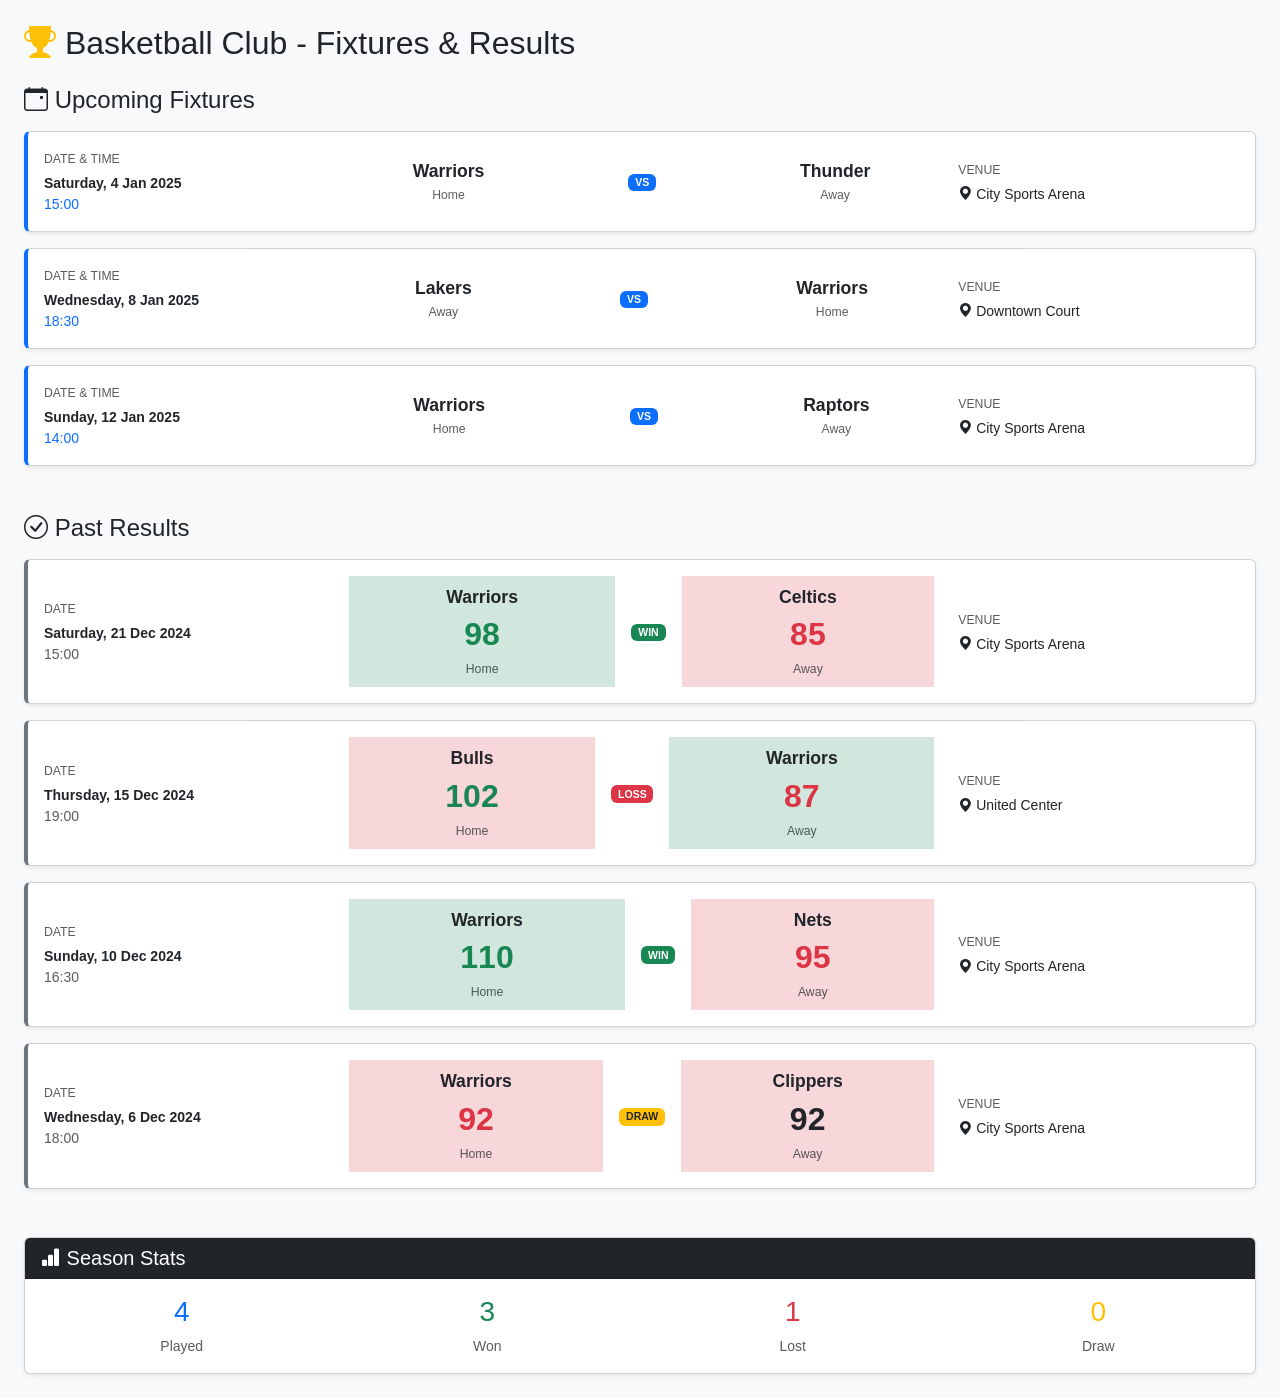
==== fixtures-results.html @ 03672593 "Add basketball club fixtures and results page Co-authored-by: mkhathiravanraj <27872433+mkhathiravan" ====
<!DOCTYPE html>
<html lang="en">
<head>
  <meta charset="UTF-8">
  <title>Basketball Club - Fixtures & Results</title>
  <meta name="viewport" content="width=device-width, initial-scale=1">
  <link href="https://cdn.jsdelivr.net/npm/bootstrap@5.3.3/dist/css/bootstrap.min.css" rel="stylesheet">
  <link href="https://cdn.jsdelivr.net/npm/bootstrap-icons/font/bootstrap-icons.css" rel="stylesheet">
  <style>
    body {
      font-family: 'Segoe UI', sans-serif;
      font-size: 14px;
    }
    .fixture-card {
      border-left: 4px solid #0d6efd;
    }
    .result-card {
      border-left: 4px solid #6c757d;
    }
    .score-large {
      font-size: 2rem;
      font-weight: bold;
    }
    .team-name {
      font-weight: 600;
      font-size: 1.1rem;
    }
    .winner {
      background-color: #d1e7dd;
    }
    .loser {
      background-color: #f8d7da;
    }
  </style>
</head>
<body class="bg-light">

<div class="container-fluid p-4">
  <div class="row">
    <div class="col-12">
      <h2 class="mb-4"><i class="bi bi-trophy-fill text-warning"></i> Basketball Club - Fixtures & Results</h2>
      
      <!-- Upcoming Fixtures Section -->
      <div class="mb-5">
        <h4 class="mb-3"><i class="bi bi-calendar-event"></i> Upcoming Fixtures</h4>
        
        <!-- Fixture 1 -->
        <div class="card fixture-card mb-3 shadow-sm">
          <div class="card-body">
            <div class="row align-items-center">
              <div class="col-md-3">
                <p class="mb-1"><small class="text-muted">DATE & TIME</small></p>
                <p class="mb-0 fw-bold">Saturday, 4 Jan 2025</p>
                <p class="mb-0 text-primary">15:00</p>
              </div>
              <div class="col-md-6">
                <div class="d-flex justify-content-around align-items-center">
                  <div class="text-center">
                    <div class="team-name">Warriors</div>
                    <small class="text-muted">Home</small>
                  </div>
                  <div class="text-center px-3">
                    <span class="badge bg-primary">VS</span>
                  </div>
                  <div class="text-center">
                    <div class="team-name">Thunder</div>
                    <small class="text-muted">Away</small>
                  </div>
                </div>
              </div>
              <div class="col-md-3">
                <p class="mb-1"><small class="text-muted">VENUE</small></p>
                <p class="mb-0"><i class="bi bi-geo-alt-fill"></i> City Sports Arena</p>
              </div>
            </div>
          </div>
        </div>

        <!-- Fixture 2 -->
        <div class="card fixture-card mb-3 shadow-sm">
          <div class="card-body">
            <div class="row align-items-center">
              <div class="col-md-3">
                <p class="mb-1"><small class="text-muted">DATE & TIME</small></p>
                <p class="mb-0 fw-bold">Wednesday, 8 Jan 2025</p>
                <p class="mb-0 text-primary">18:30</p>
              </div>
              <div class="col-md-6">
                <div class="d-flex justify-content-around align-items-center">
                  <div class="text-center">
                    <div class="team-name">Lakers</div>
                    <small class="text-muted">Away</small>
                  </div>
                  <div class="text-center px-3">
                    <span class="badge bg-primary">VS</span>
                  </div>
                  <div class="text-center">
                    <div class="team-name">Warriors</div>
                    <small class="text-muted">Home</small>
                  </div>
                </div>
              </div>
              <div class="col-md-3">
                <p class="mb-1"><small class="text-muted">VENUE</small></p>
                <p class="mb-0"><i class="bi bi-geo-alt-fill"></i> Downtown Court</p>
              </div>
            </div>
          </div>
        </div>

        <!-- Fixture 3 -->
        <div class="card fixture-card mb-3 shadow-sm">
          <div class="card-body">
            <div class="row align-items-center">
              <div class="col-md-3">
                <p class="mb-1"><small class="text-muted">DATE & TIME</small></p>
                <p class="mb-0 fw-bold">Sunday, 12 Jan 2025</p>
                <p class="mb-0 text-primary">14:00</p>
              </div>
              <div class="col-md-6">
                <div class="d-flex justify-content-around align-items-center">
                  <div class="text-center">
                    <div class="team-name">Warriors</div>
                    <small class="text-muted">Home</small>
                  </div>
                  <div class="text-center px-3">
                    <span class="badge bg-primary">VS</span>
                  </div>
                  <div class="text-center">
                    <div class="team-name">Raptors</div>
                    <small class="text-muted">Away</small>
                  </div>
                </div>
              </div>
              <div class="col-md-3">
                <p class="mb-1"><small class="text-muted">VENUE</small></p>
                <p class="mb-0"><i class="bi bi-geo-alt-fill"></i> City Sports Arena</p>
              </div>
            </div>
          </div>
        </div>
      </div>

      <!-- Past Results Section -->
      <div class="mb-5">
        <h4 class="mb-3"><i class="bi bi-check-circle"></i> Past Results</h4>
        
        <!-- Result 1 -->
        <div class="card result-card mb-3 shadow-sm">
          <div class="card-body">
            <div class="row align-items-center">
              <div class="col-md-3">
                <p class="mb-1"><small class="text-muted">DATE</small></p>
                <p class="mb-0 fw-bold">Saturday, 21 Dec 2024</p>
                <p class="mb-0 text-muted">15:00</p>
              </div>
              <div class="col-md-6">
                <div class="d-flex justify-content-around align-items-center">
                  <div class="text-center winner flex-fill py-2">
                    <div class="team-name">Warriors</div>
                    <div class="score-large text-success">98</div>
                    <small class="text-muted">Home</small>
                  </div>
                  <div class="text-center px-3">
                    <span class="badge bg-success">WIN</span>
                  </div>
                  <div class="text-center loser flex-fill py-2">
                    <div class="team-name">Celtics</div>
                    <div class="score-large text-danger">85</div>
                    <small class="text-muted">Away</small>
                  </div>
                </div>
              </div>
              <div class="col-md-3">
                <p class="mb-1"><small class="text-muted">VENUE</small></p>
                <p class="mb-0"><i class="bi bi-geo-alt-fill"></i> City Sports Arena</p>
              </div>
            </div>
          </div>
        </div>

        <!-- Result 2 -->
        <div class="card result-card mb-3 shadow-sm">
          <div class="card-body">
            <div class="row align-items-center">
              <div class="col-md-3">
                <p class="mb-1"><small class="text-muted">DATE</small></p>
                <p class="mb-0 fw-bold">Thursday, 15 Dec 2024</p>
                <p class="mb-0 text-muted">19:00</p>
              </div>
              <div class="col-md-6">
                <div class="d-flex justify-content-around align-items-center">
                  <div class="text-center loser flex-fill py-2">
                    <div class="team-name">Bulls</div>
                    <div class="score-large text-success">102</div>
                    <small class="text-muted">Home</small>
                  </div>
                  <div class="text-center px-3">
                    <span class="badge bg-danger">LOSS</span>
                  </div>
                  <div class="text-center winner flex-fill py-2">
                    <div class="team-name">Warriors</div>
                    <div class="score-large text-danger">87</div>
                    <small class="text-muted">Away</small>
                  </div>
                </div>
              </div>
              <div class="col-md-3">
                <p class="mb-1"><small class="text-muted">VENUE</small></p>
                <p class="mb-0"><i class="bi bi-geo-alt-fill"></i> United Center</p>
              </div>
            </div>
          </div>
        </div>

        <!-- Result 3 -->
        <div class="card result-card mb-3 shadow-sm">
          <div class="card-body">
            <div class="row align-items-center">
              <div class="col-md-3">
                <p class="mb-1"><small class="text-muted">DATE</small></p>
                <p class="mb-0 fw-bold">Sunday, 10 Dec 2024</p>
                <p class="mb-0 text-muted">16:30</p>
              </div>
              <div class="col-md-6">
                <div class="d-flex justify-content-around align-items-center">
                  <div class="text-center winner flex-fill py-2">
                    <div class="team-name">Warriors</div>
                    <div class="score-large text-success">110</div>
                    <small class="text-muted">Home</small>
                  </div>
                  <div class="text-center px-3">
                    <span class="badge bg-success">WIN</span>
                  </div>
                  <div class="text-center loser flex-fill py-2">
                    <div class="team-name">Nets</div>
                    <div class="score-large text-danger">95</div>
                    <small class="text-muted">Away</small>
                  </div>
                </div>
              </div>
              <div class="col-md-3">
                <p class="mb-1"><small class="text-muted">VENUE</small></p>
                <p class="mb-0"><i class="bi bi-geo-alt-fill"></i> City Sports Arena</p>
              </div>
            </div>
          </div>
        </div>

        <!-- Result 4 -->
        <div class="card result-card mb-3 shadow-sm">
          <div class="card-body">
            <div class="row align-items-center">
              <div class="col-md-3">
                <p class="mb-1"><small class="text-muted">DATE</small></p>
                <p class="mb-0 fw-bold">Wednesday, 6 Dec 2024</p>
                <p class="mb-0 text-muted">18:00</p>
              </div>
              <div class="col-md-6">
                <div class="d-flex justify-content-around align-items-center">
                  <div class="text-center loser flex-fill py-2">
                    <div class="team-name">Warriors</div>
                    <div class="score-large text-danger">92</div>
                    <small class="text-muted">Home</small>
                  </div>
                  <div class="text-center px-3">
                    <span class="badge bg-warning text-dark">DRAW</span>
                  </div>
                  <div class="text-center loser flex-fill py-2">
                    <div class="team-name">Clippers</div>
                    <div class="score-large text-dark">92</div>
                    <small class="text-muted">Away</small>
                  </div>
                </div>
              </div>
              <div class="col-md-3">
                <p class="mb-1"><small class="text-muted">VENUE</small></p>
                <p class="mb-0"><i class="bi bi-geo-alt-fill"></i> City Sports Arena</p>
              </div>
            </div>
          </div>
        </div>

      </div>

      <!-- Season Stats Summary -->
      <div class="row">
        <div class="col-md-12">
          <div class="card shadow-sm">
            <div class="card-header bg-dark text-white">
              <h5 class="mb-0"><i class="bi bi-bar-chart-fill"></i> Season Stats</h5>
            </div>
            <div class="card-body">
              <div class="row text-center">
                <div class="col-md-3">
                  <h3 class="text-primary">4</h3>
                  <p class="text-muted mb-0">Played</p>
                </div>
                <div class="col-md-3">
                  <h3 class="text-success">3</h3>
                  <p class="text-muted mb-0">Won</p>
                </div>
                <div class="col-md-3">
                  <h3 class="text-danger">1</h3>
                  <p class="text-muted mb-0">Lost</p>
                </div>
                <div class="col-md-3">
                  <h3 class="text-warning">0</h3>
                  <p class="text-muted mb-0">Draw</p>
                </div>
              </div>
            </div>
          </div>
        </div>
      </div>

    </div>
  </div>
</div>

<script src="https://cdn.jsdelivr.net/npm/bootstrap@5.3.3/dist/js/bootstrap.bundle.min.js"></script>
</body>
</html>
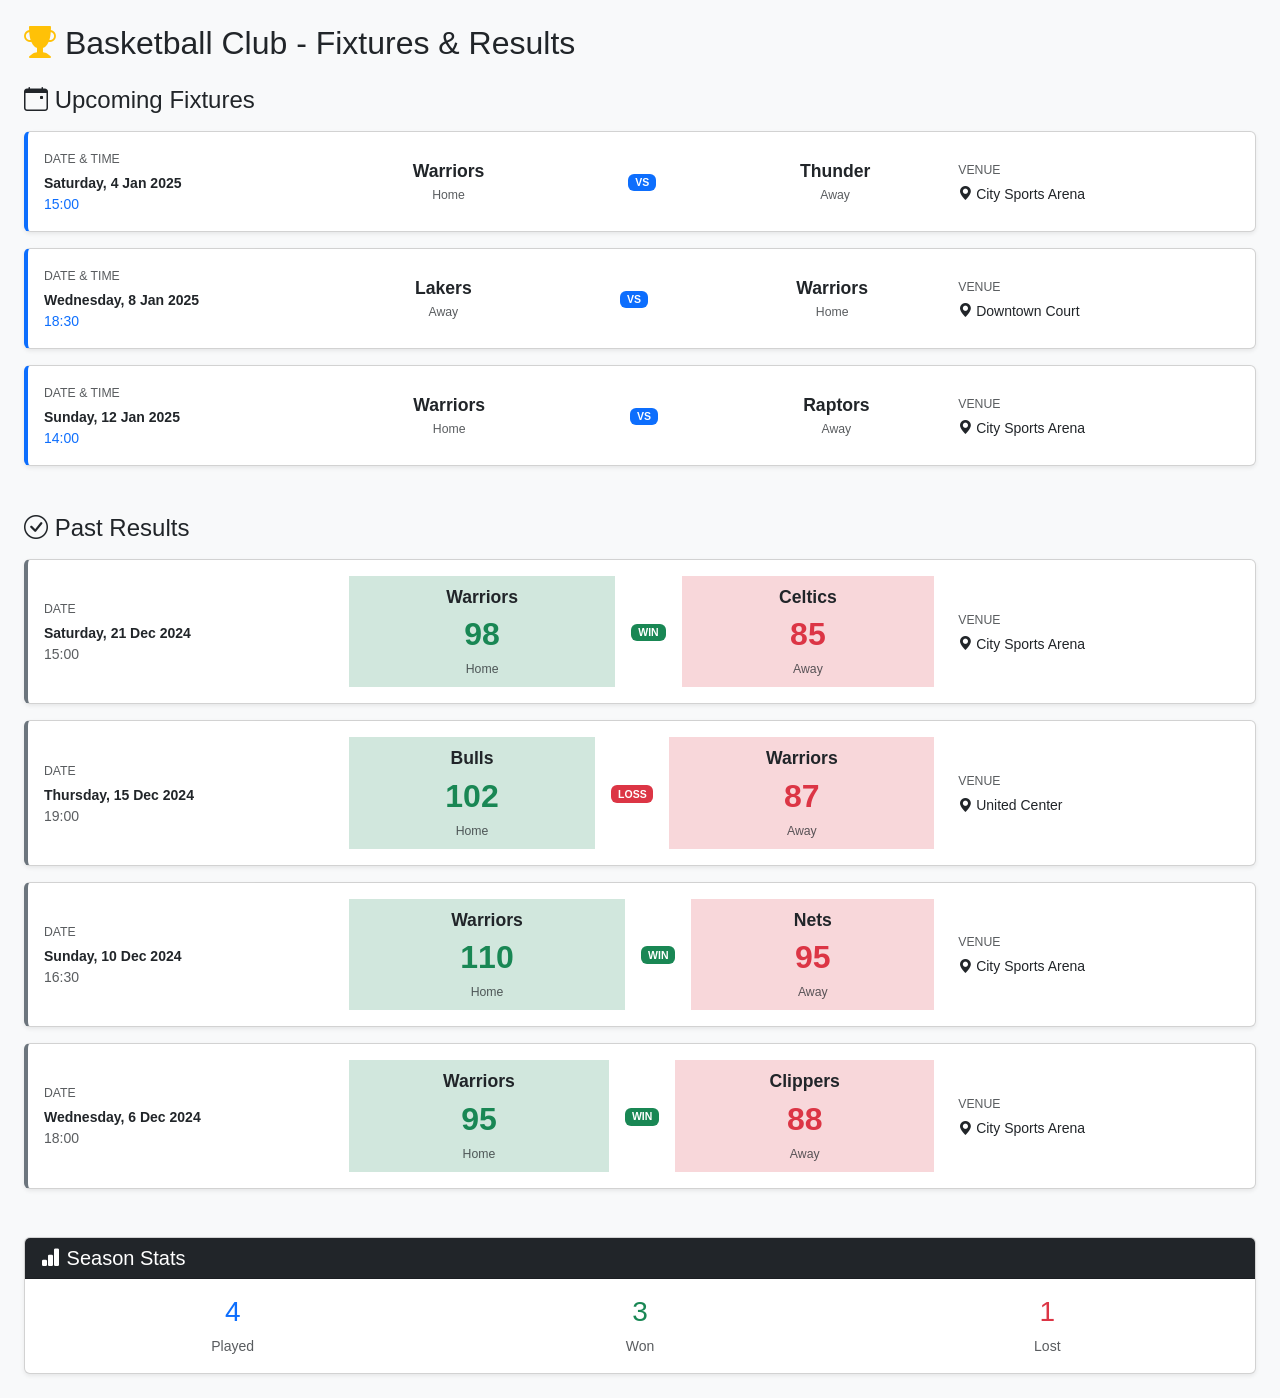
==== commit 05bcea78: "Fix basketball results - remove draws and correct score colors Co-authored-by: mkhathiravanraj <2787" ====
--- a/fixtures-results.html
+++ b/fixtures-results.html
@@ -190,7 +190,7 @@
               </div>
               <div class="col-md-6">
                 <div class="d-flex justify-content-around align-items-center">
-                  <div class="text-center loser flex-fill py-2">
+                  <div class="text-center winner flex-fill py-2">
                     <div class="team-name">Bulls</div>
                     <div class="score-large text-success">102</div>
                     <small class="text-muted">Home</small>
@@ -198,7 +198,7 @@
                   <div class="text-center px-3">
                     <span class="badge bg-danger">LOSS</span>
                   </div>
-                  <div class="text-center winner flex-fill py-2">
+                  <div class="text-center loser flex-fill py-2">
                     <div class="team-name">Warriors</div>
                     <div class="score-large text-danger">87</div>
                     <small class="text-muted">Away</small>
@@ -258,17 +258,17 @@
               </div>
               <div class="col-md-6">
                 <div class="d-flex justify-content-around align-items-center">
-                  <div class="text-center loser flex-fill py-2">
-                    <div class="team-name">Warriors</div>
-                    <div class="score-large text-danger">92</div>
-                    <small class="text-muted">Home</small>
-                  </div>
-                  <div class="text-center px-3">
-                    <span class="badge bg-warning text-dark">DRAW</span>
+                  <div class="text-center winner flex-fill py-2">
+                    <div class="team-name">Warriors</div>
+                    <div class="score-large text-success">95</div>
+                    <small class="text-muted">Home</small>
+                  </div>
+                  <div class="text-center px-3">
+                    <span class="badge bg-success">WIN</span>
                   </div>
                   <div class="text-center loser flex-fill py-2">
                     <div class="team-name">Clippers</div>
-                    <div class="score-large text-dark">92</div>
+                    <div class="score-large text-danger">88</div>
                     <small class="text-muted">Away</small>
                   </div>
                 </div>
@@ -292,21 +292,17 @@
             </div>
             <div class="card-body">
               <div class="row text-center">
-                <div class="col-md-3">
+                <div class="col-md-4">
                   <h3 class="text-primary">4</h3>
                   <p class="text-muted mb-0">Played</p>
                 </div>
-                <div class="col-md-3">
+                <div class="col-md-4">
                   <h3 class="text-success">3</h3>
                   <p class="text-muted mb-0">Won</p>
                 </div>
-                <div class="col-md-3">
+                <div class="col-md-4">
                   <h3 class="text-danger">1</h3>
                   <p class="text-muted mb-0">Lost</p>
-                </div>
-                <div class="col-md-3">
-                  <h3 class="text-warning">0</h3>
-                  <p class="text-muted mb-0">Draw</p>
                 </div>
               </div>
             </div>
